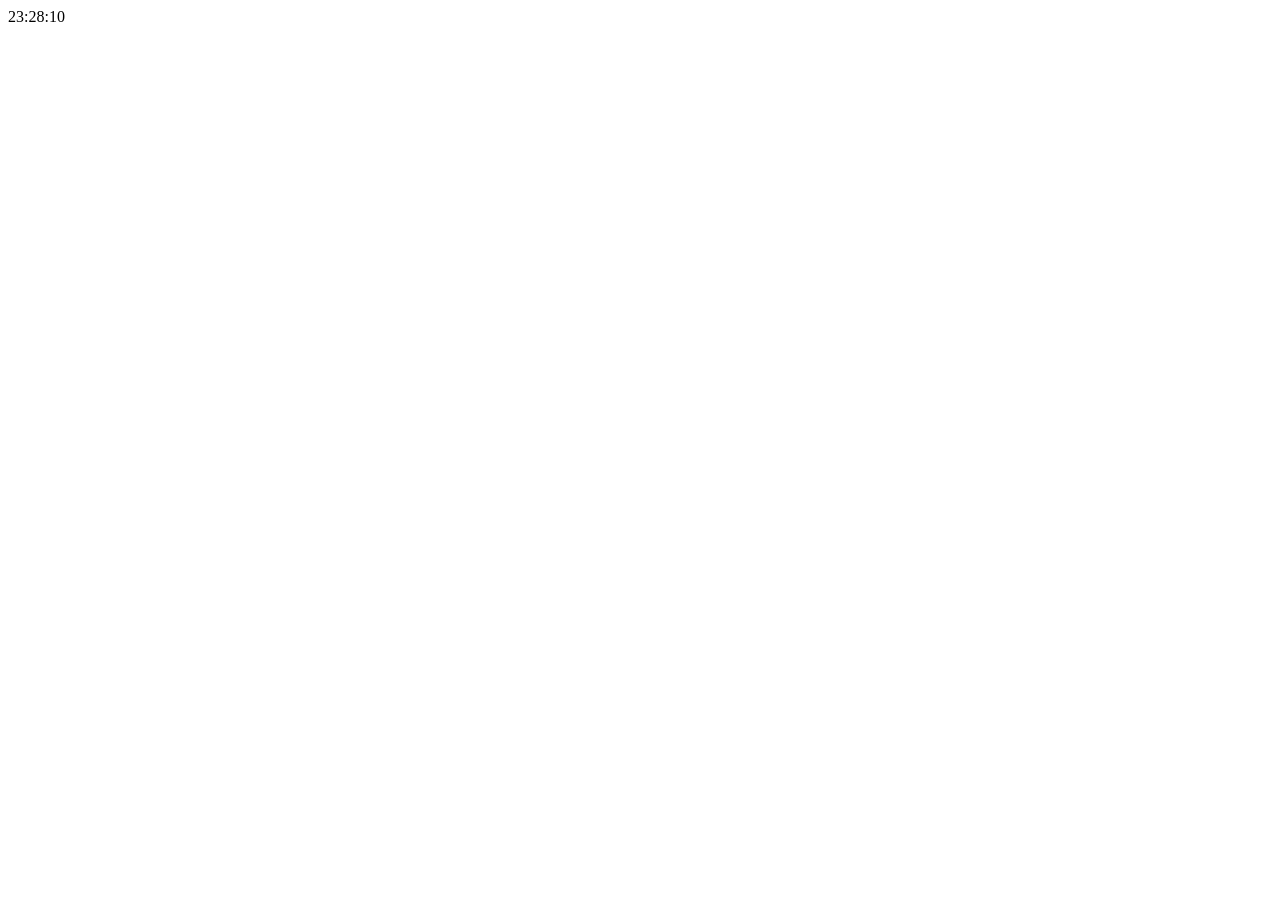
==== clock.html @ 157e01d6 "add files and time updating function" ====
<!DOCTYPE html>
<html>
    <head>
        <link href="style.css" type="text/css" rel='stylesheet'>
        <script type='text/javascript' src="clockRunner.js" defer></script>
    </head>
    <body>
        <div id='clock'></div>
    </body>
</html>
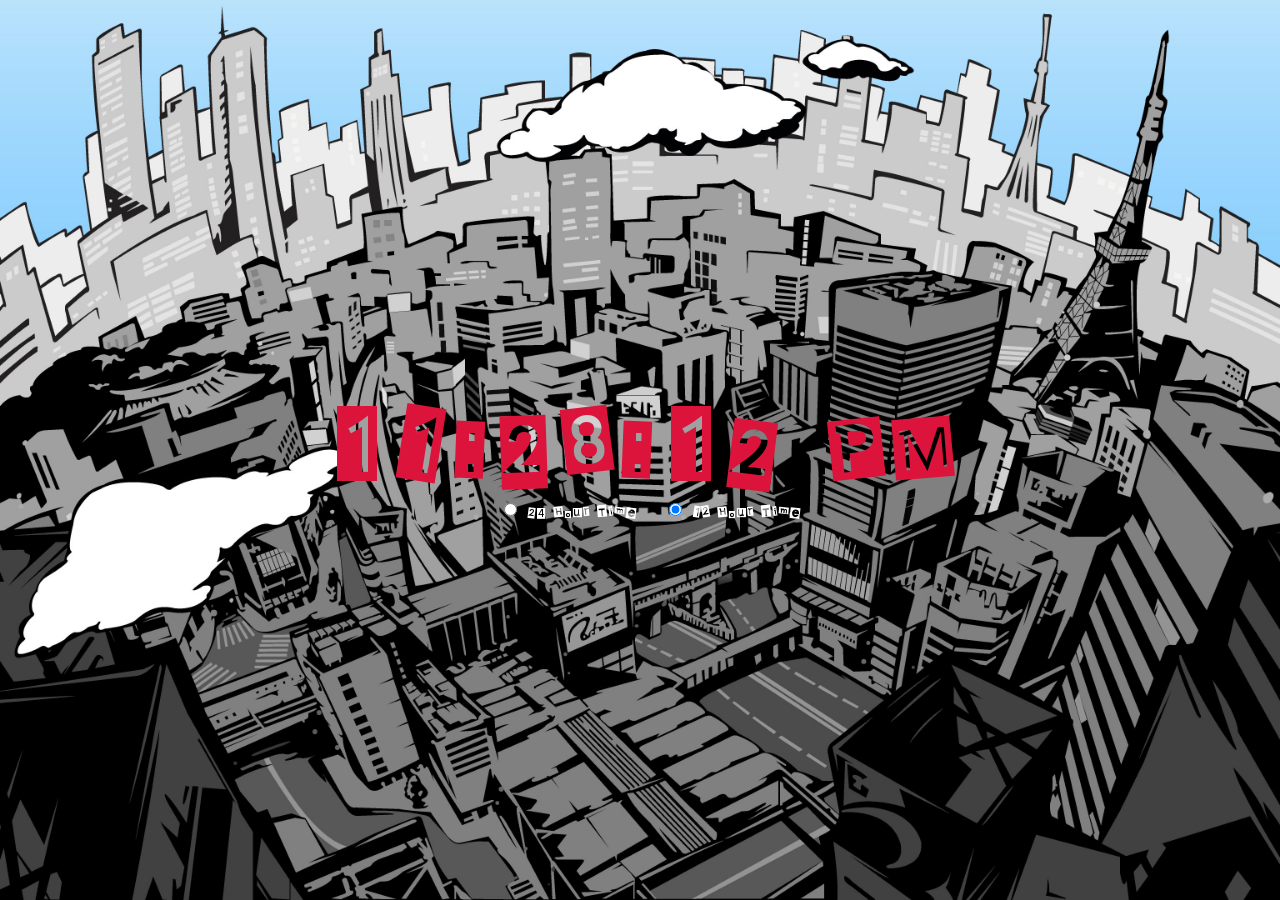
==== commit 3c853da0: "add time formatting, 12 and 24 hour display options, font, and background images" ====
--- a/clock.html
+++ b/clock.html
@@ -5,6 +5,13 @@
         <script type='text/javascript' src="clockRunner.js" defer></script>
     </head>
     <body>
-        <div id='clock'></div>
+        <div id='clock' class='centered'></div>
+        <div id='timeTypes' class='centered'>
+            <input type="radio" name="time" id="24" >
+            <label for="24">24 Hour Time</label>
+            
+            <input type="radio" name="time" id="12" checked>
+            <label for="12">12 Hour Time</label>
+        </div>
     </body>
 </html>
--- a/style.css
+++ b/style.css
@@ -0,0 +1,38 @@
+@font-face {
+    font-family: earwig_factory;
+    src: url(earwig_factory/earwig\ factory\ rg.ttf);
+}
+html {
+    display: flex;
+    flex-direction: column;
+    align-content: center;
+    justify-content: center;
+    font-family: earwig_factory;
+    background-size: cover;
+    background-position: center;
+    background-repeat: no-repeat;
+    background-image: url('./media/city_day.jpg');
+    width: 100%;
+    height: 100%;
+}
+#clock {
+    position: relative;
+    font-size: 100px;
+    color: crimson;
+}
+.centered {
+    text-align: center;
+    margin-left: auto;
+    margin-right: auto;
+}
+
+#timeTypes input{
+    position: relative;
+    margin-left: 25px;
+}
+#timeTypes {
+    position: relative;
+}
+label {
+    color: white;
+}
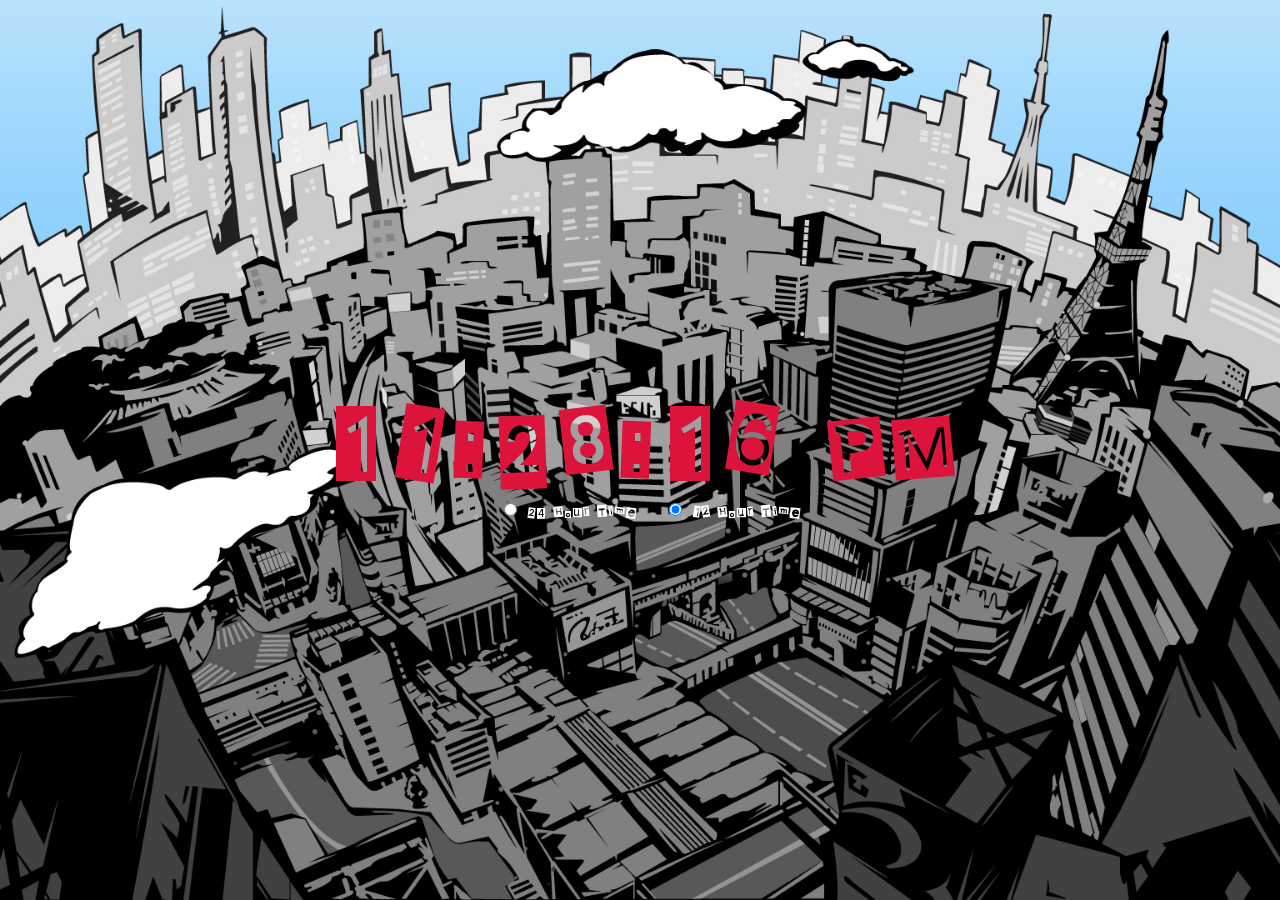
==== commit 3d6e87ab: "add weather icon that uses data from openweathermap API" ====
--- a/clock.html
+++ b/clock.html
@@ -2,9 +2,17 @@
 <html>
     <head>
         <link href="style.css" type="text/css" rel='stylesheet'>
+        <script type='text/javascript' src="UiController.js" defer></script>
         <script type='text/javascript' src="clockRunner.js" defer></script>
+        <script type='text/javascript' src="weather.js" defer></script>
     </head>
     <body>
+        <div id='weather-images'>
+            <img id='cloudy' src="media/Assembled Assets/Assembled Assets/Weather/gifs/cloudy.gif">
+            <img id='sunny' src="media/Assembled Assets/Assembled Assets/Weather/gifs/sunny.gif">
+            <img id='rainy' src="media/Assembled Assets/Assembled Assets/Weather/gifs/rainy.gif">
+            <img id='snowy' src="media/Assembled Assets/Assembled Assets/Weather/gifs/snowy.gif">
+        </div>
         <div id='clock' class='centered'></div>
         <div id='timeTypes' class='centered'>
             <input type="radio" name="time" id="24" >
--- a/style.css
+++ b/style.css
@@ -11,9 +11,20 @@
     background-size: cover;
     background-position: center;
     background-repeat: no-repeat;
-    background-image: url('./media/city_day.jpg');
+    background-image: url('./media/backgrounds/city_day.jpg');
     width: 100%;
     height: 100%;
+}
+#weather-images img {
+    display: none;
+}
+.display-override {
+    display: block !important;
+    position: absolute;
+    top:0;
+    width: 150px;
+    height: 150px;
+
 }
 #clock {
     position: relative;
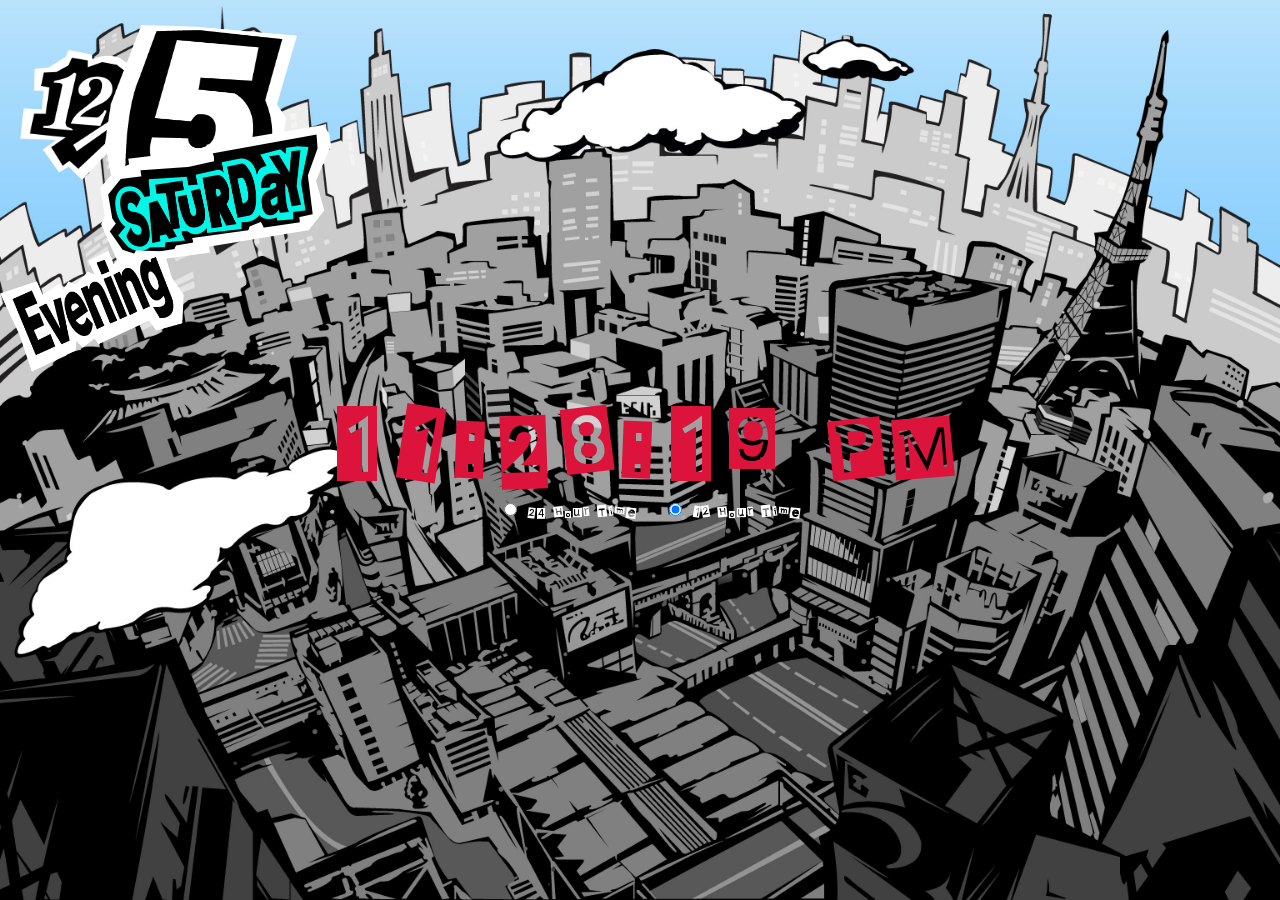
==== commit 9738e691: "add stylized date and day displays and remove 24 hour time functionality" ====
--- a/clock.html
+++ b/clock.html
@@ -3,15 +3,85 @@
     <head>
         <link href="style.css" type="text/css" rel='stylesheet'>
         <script type='text/javascript' src="UiController.js" defer></script>
+        <script type='text/javascript' src="weather.js" defer></script>
         <script type='text/javascript' src="clockRunner.js" defer></script>
-        <script type='text/javascript' src="weather.js" defer></script>
     </head>
     <body>
         <div id='weather-images'>
-            <img id='cloudy' src="media/Assembled Assets/Assembled Assets/Weather/gifs/cloudy.gif">
-            <img id='sunny' src="media/Assembled Assets/Assembled Assets/Weather/gifs/sunny.gif">
-            <img id='rainy' src="media/Assembled Assets/Assembled Assets/Weather/gifs/rainy.gif">
-            <img id='snowy' src="media/Assembled Assets/Assembled Assets/Weather/gifs/snowy.gif">
+            <a href='https://weather.com/weather/today/' target="_blank">
+                <img id='cloudy' src="media/Assembled Assets/Assembled Assets/Weather/gifs/cloudy.gif">
+                <img id='sunny' src="media/Assembled Assets/Assembled Assets/Weather/gifs/sunny.gif">
+                <img id='rainy' src="media/Assembled Assets/Assembled Assets/Weather/gifs/rainy.gif">
+                <img id='snowy' src="media/Assembled Assets/Assembled Assets/Weather/gifs/snowy.gif">
+            </a>
+        </div>
+        <div id='date-images'>
+            <div id='month-images'>
+                <img id='jan' src='media/Assembled Assets/Assembled Assets/Month/Non Transparent/January.png'>
+                <img id='feb' src='media/Assembled Assets/Assembled Assets/Month/Non Transparent/February.png'>
+                <img id='mar' src='media/Assembled Assets/Assembled Assets/Month/Non Transparent/March.png'>
+                <img id='apr' src='media/Assembled Assets/Assembled Assets/Month/Non Transparent/April.png'>
+                <img id='may' src='media/Assembled Assets/Assembled Assets/Month/Non Transparent/May.png'>
+                <img id='jun' src='media/Assembled Assets/Assembled Assets/Month/Non Transparent/June.png'>
+                <img id='jul' src='media/Assembled Assets/Assembled Assets/Month/Non Transparent/July.png'>
+                <img id='aug' src='media/Assembled Assets/Assembled Assets/Month/Non Transparent/August.png'>
+                <img id='sep' src='media/Assembled Assets/Assembled Assets/Month/Non Transparent/September.png'>
+                <img id='oct' src='media/Assembled Assets/Assembled Assets/Month/Non Transparent/October.png'>
+                <img id='nov' src='media/Assembled Assets/Assembled Assets/Month/Non Transparent/November.png'>
+                <img id='dec' src='media/Assembled Assets/Assembled Assets/Month/Non Transparent/December.png'>
+            </div>
+            <div id='day-images'>
+                <img id='1' src='media/Assembled Assets/Assembled Assets/Date/Non Transparent/1Top.png'>
+                <img id='2' src='media/Assembled Assets/Assembled Assets/Date/Non Transparent/2Top.png'>
+                <img id='3' src='media/Assembled Assets/Assembled Assets/Date/Non Transparent/3Top.png'>
+                <img id='4' src='media/Assembled Assets/Assembled Assets/Date/Non Transparent/4Top.png'>
+                <img id='5' src='media/Assembled Assets/Assembled Assets/Date/Non Transparent/5Top.png'>
+                <img id='6' src='media/Assembled Assets/Assembled Assets/Date/Non Transparent/6Top.png'>
+                <img id='7' src='media/Assembled Assets/Assembled Assets/Date/Non Transparent/7Top.png'>
+                <img id='8' src='media/Assembled Assets/Assembled Assets/Date/Non Transparent/8Top.png'>
+                <img id='9' src='media/Assembled Assets/Assembled Assets/Date/Non Transparent/9Top.png'>
+                <img id='10' src='media/Assembled Assets/Assembled Assets/Date/Non Transparent/10Top.png'>
+                <img id='11' src='media/Assembled Assets/Assembled Assets/Date/Non Transparent/11Top.png'>
+                <img id='12' src='media/Assembled Assets/Assembled Assets/Date/Non Transparent/12Top.png'>
+                <img id='13' src='media/Assembled Assets/Assembled Assets/Date/Non Transparent/13Top.png'>
+                <img id='14' src='media/Assembled Assets/Assembled Assets/Date/Non Transparent/14Top.png'>
+                <img id='15' src='media/Assembled Assets/Assembled Assets/Date/Non Transparent/15Top.png'>
+                <img id='16' src='media/Assembled Assets/Assembled Assets/Date/Non Transparent/16Top.png'>
+                <img id='17' src='media/Assembled Assets/Assembled Assets/Date/Non Transparent/17Top.png'>
+                <img id='18' src='media/Assembled Assets/Assembled Assets/Date/Non Transparent/18Top.png'>
+                <img id='19' src='media/Assembled Assets/Assembled Assets/Date/Non Transparent/19Top.png'>
+                <img id='20' src='media/Assembled Assets/Assembled Assets/Date/Non Transparent/20Top.png'>
+                <img id='21' src='media/Assembled Assets/Assembled Assets/Date/Non Transparent/21Top.png'>
+                <img id='22' src='media/Assembled Assets/Assembled Assets/Date/Non Transparent/22Top.png'>
+                <img id='23' src='media/Assembled Assets/Assembled Assets/Date/Non Transparent/23Top.png'>
+                <img id='24' src='media/Assembled Assets/Assembled Assets/Date/Non Transparent/24Top.png'>
+                <img id='25' src='media/Assembled Assets/Assembled Assets/Date/Non Transparent/25Top.png'>
+                <img id='26' src='media/Assembled Assets/Assembled Assets/Date/Non Transparent/26Top.png'>
+                <img id='27' src='media/Assembled Assets/Assembled Assets/Date/Non Transparent/27Top.png'>
+                <img id='28' src='media/Assembled Assets/Assembled Assets/Date/Non Transparent/28Top.png'>
+                <img id='29' src='media/Assembled Assets/Assembled Assets/Date/Non Transparent/29Top.png'>
+                <img id='30' src='media/Assembled Assets/Assembled Assets/Date/Non Transparent/30Top.png'>
+                <img id='31' src='media/Assembled Assets/Assembled Assets/Date/Non Transparent/31Top.png'>
+            </div>
+            <div id='dow-images'>
+                <img id='mon' src="media/Assembled Assets/Assembled Assets/Day/No Transparency/MondayTop.png">
+                <img id='tue' src="media/Assembled Assets/Assembled Assets/Day/No Transparency/TuesdayTop.png">
+                <img id='wed' src="media/Assembled Assets/Assembled Assets/Day/No Transparency/WednesdayTop.png">
+                <img id='thu' src="media/Assembled Assets/Assembled Assets/Day/No Transparency/ThurdayTop.png">
+                <img id='fri' src="media/Assembled Assets/Assembled Assets/Day/No Transparency/FridayTop.png">
+                <img id='sat' src="media/Assembled Assets/Assembled Assets/Day/No Transparency/SaturdayBlueTop.png">
+                <img id='sun' src="media/Assembled Assets/Assembled Assets/Day/No Transparency/SundayRedTop.png">
+            </div>
+            <div id='tod-images'>
+                <img id='em' src='media/Assembled Assets/Assembled Assets/TimeOfDay/Non Transparent/Early Morning.png'>
+                <img id='mo' src='media/Assembled Assets/Assembled Assets/TimeOfDay/Non Transparent/Morning.png'>
+                <img id='dt' src='media/Assembled Assets/Assembled Assets/TimeOfDay/Non Transparent/Daytime.png'>
+                <img id='lu' src='media/Assembled Assets/Assembled Assets/TimeOfDay/Non Transparent/Lunchtime.png'>
+                <img id='an' src='media/Assembled Assets/Assembled Assets/TimeOfDay/Non Transparent/Afternoon.png'>
+                <img id='as' src='media/Assembled Assets/Assembled Assets/TimeOfDay/Non Transparent/AfterSchool.png'>
+                <img id='ev' src='media/Assembled Assets/Assembled Assets/TimeOfDay/Non Transparent/Evening.png'>
+
+            </div>
         </div>
         <div id='clock' class='centered'></div>
         <div id='timeTypes' class='centered'>
--- a/style.css
+++ b/style.css
@@ -18,12 +18,49 @@
 #weather-images img {
     display: none;
 }
-.display-override {
+#date-images img {
+    display: none;
+}
+.display-override-day {
+    display: block !important;
+    position: absolute;
+    top: 25px;
+    left:105px;
+    width: 192px;
+    height: 189px;
+}
+.display-override-tod {
+    display: block !important;
+    position: absolute;
+    top: 250px;
+    left:0px;
+    width: 184px;
+    height: 122px;
+}
+.display-override-dow {
+    display: block !important;
+    position: absolute;
+    top: 125px;
+    left:100px;
+    width: 231px;
+    height: 140px;
+}
+.display-override-month {
+    display: block !important;
+    position: absolute;
+    top: 50px;
+    left: 20px;
+    width: 130px;
+    height: 130px;
+    z-index: 0;
+}
+.display-override-weather {
     display: block !important;
     position: absolute;
     top:0;
-    width: 150px;
-    height: 150px;
+    left: 270px;
+    width: 187.5px;
+    height: 187.5px;
 
 }
 #clock {
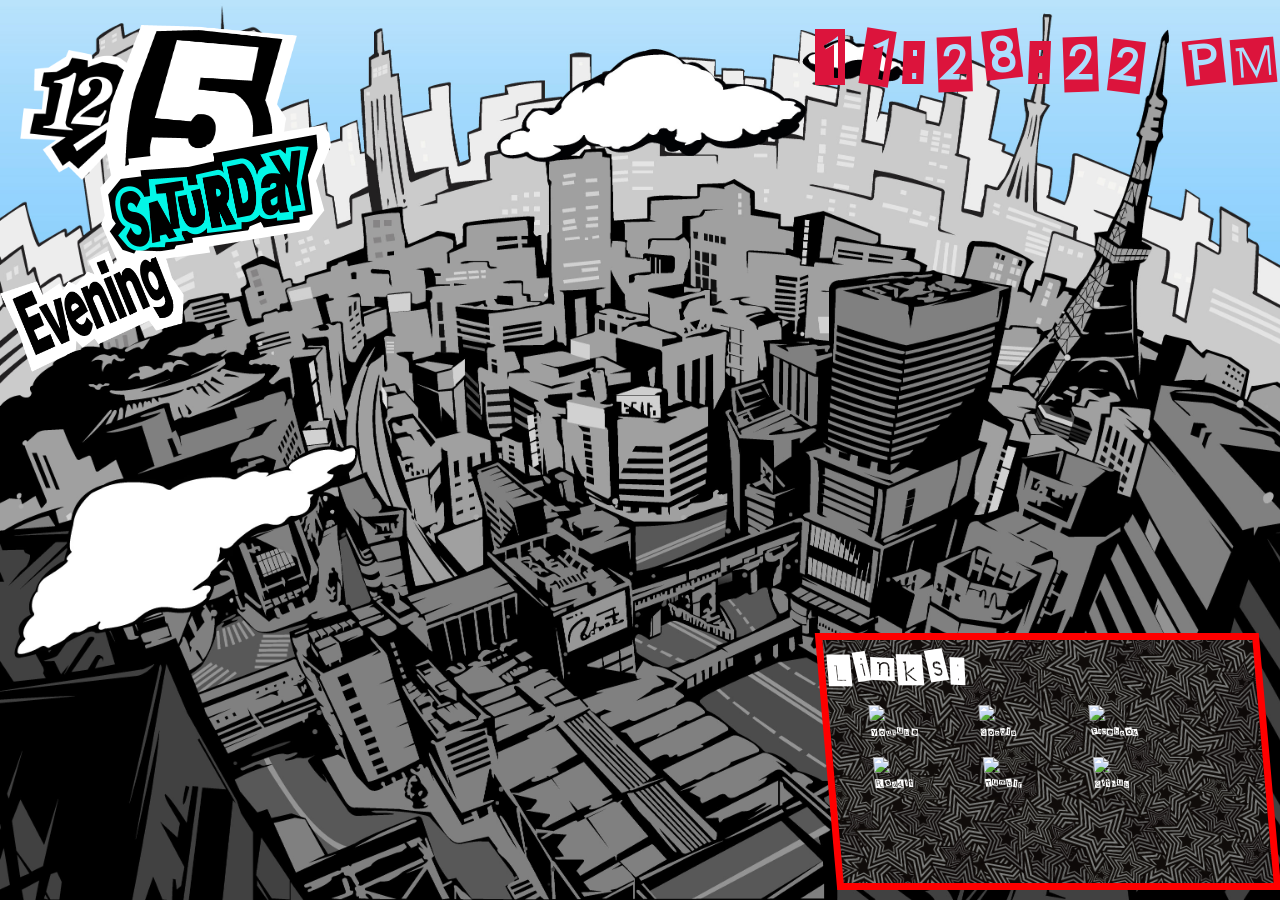
==== commit aaaf70b5: "remove 24hour time functionality and add linksection images and website names" ====
--- a/clock.html
+++ b/clock.html
@@ -1,10 +1,12 @@
 <!DOCTYPE html>
 <html>
     <head>
+        <title>Home Page</title>
         <link href="style.css" type="text/css" rel='stylesheet'>
         <script type='text/javascript' src="UiController.js" defer></script>
         <script type='text/javascript' src="weather.js" defer></script>
         <script type='text/javascript' src="clockRunner.js" defer></script>
+        <script type='text/javascript' src="QuickLinks.js" defer></script>
     </head>
     <body>
         <div id='weather-images'>
@@ -84,12 +86,15 @@
             </div>
         </div>
         <div id='clock' class='centered'></div>
-        <div id='timeTypes' class='centered'>
-            <input type="radio" name="time" id="24" >
-            <label for="24">24 Hour Time</label>
+
+        <div id='link-box'>
+            <h2>Links:</h2>
+            <div id='link-holder'>
+            </div>
             
-            <input type="radio" name="time" id="12" checked>
-            <label for="12">12 Hour Time</label>
+            
+            
+            <caption
         </div>
     </body>
 </html>
--- a/style.css
+++ b/style.css
@@ -14,6 +14,7 @@
     background-image: url('./media/backgrounds/city_day.jpg');
     width: 100%;
     height: 100%;
+    overflow: hidden;
 }
 #weather-images img {
     display: none;
@@ -63,9 +64,14 @@
     height: 187.5px;
 
 }
+.display-override-weather:hover{
+    filter: invert(100%);
+}
 #clock {
-    position: relative;
-    font-size: 100px;
+    position: absolute;
+    top: 10px;
+    right: 0px;
+    font-size: 75px;
     color: crimson;
 }
 .centered {
@@ -84,3 +90,45 @@
 label {
     color: white;
 }
+#link-box{
+    display: block;
+    position: absolute;
+    background-image: url('./media/Assembled\ Assets/Assembled\ Assets/background.png');
+    background-size: cover;
+    transform: skew(5deg);
+    width: 430px;
+    height: 243px;
+    bottom: 10px;
+    right: 10px;
+    border: 7px solid red;
+    color: white;
+    font-size: 30px;
+}
+#link-box h2 {
+    display: inline;
+}
+#link-box img {
+    width: 25px;
+    height: auto;
+    display: inline-block;
+}
+#link-holder {
+    overflow: hidden;
+    
+    height: 200px;
+}
+#link-holder:hover {
+    overflow-y: scroll;
+}
+#link-holder figure{
+    display: inline-block;
+    font-size: 10px;
+    width: 30px;
+    height: auto;
+    flex-direction: row;
+    
+}
+#link-holder figcaption {
+    text-align: center;
+}
+
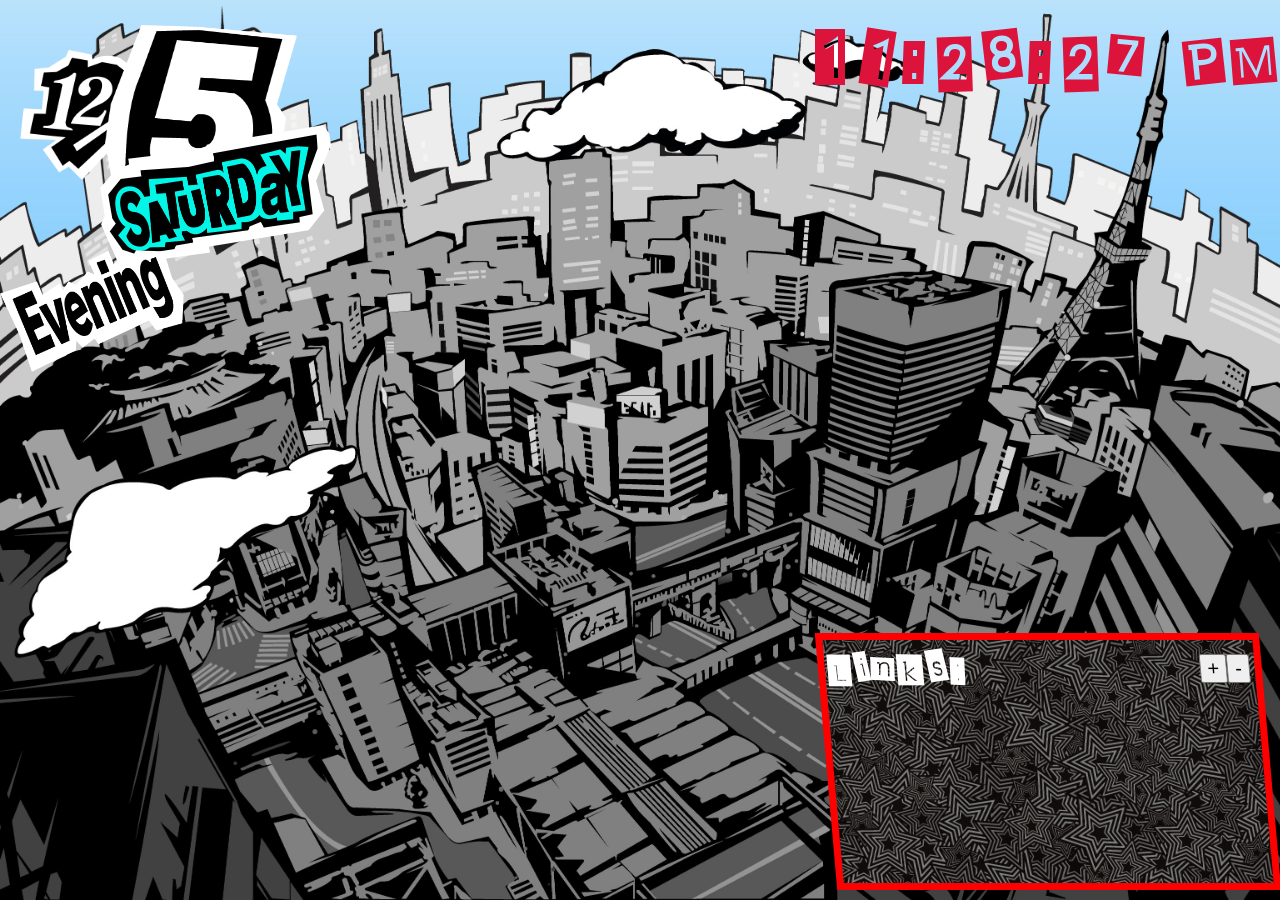
==== commit f444434e: "add functional links and ability to add new links from link box" ====
--- a/clock.html
+++ b/clock.html
@@ -91,7 +91,18 @@
             <h2>Links:</h2>
             <div id='link-holder'>
             </div>
-            
+            <div id='buttons'>
+                <button id='commit'>
+                    <img src='./media/Assembled Assets/Assembled Assets/check.png'>
+                </button>
+                <button id='add'>+</button>
+                <button id='cancel'><b>X</b></button>
+                <button id='remove'>-</button>
+            </div>
+            <div id='link-inputs'>
+                <input type="text" id='link-name' placeholder="Website Name">
+                <input type="text" id='link-url' placeholder="Website URL">
+            </div>
             
             
             <caption
--- a/style.css
+++ b/style.css
@@ -15,6 +15,10 @@
     width: 100%;
     height: 100%;
     overflow: hidden;
+}
+a {
+    text-decoration: none;
+    color: inherit;
 }
 #weather-images img {
     display: none;
@@ -110,25 +114,63 @@
 #link-box img {
     width: 25px;
     height: auto;
-    display: inline-block;
+    display: block;
+    align-self: center;
+    flex-shrink: 0;
 }
 #link-holder {
     overflow: hidden;
     
-    height: 200px;
+    height: 190px;
 }
 #link-holder:hover {
     overflow-y: scroll;
 }
 #link-holder figure{
-    display: inline-block;
-    font-size: 10px;
-    width: 30px;
+    display: inline-flex;
+    flex-direction: column;
+    font-size: 15px;
+    width: 50px;
     height: auto;
     flex-direction: row;
+    margin: 10px 30px;
     
 }
 #link-holder figcaption {
+    position: relative;
     text-align: center;
+    font-family: 'Comic Sans MS';
+}
+#buttons {
+    position: absolute;
+    right: 5px;
+    bottom: 200px;
+    display: flex;
+}
+#buttons button{
+    margin: 0;
+    font-size: 20px;
+}
+#buttons #commit {
+    display: none;
+    width: fit-content;
+}
+#cancel {
+    display: none;
+}
+#commit img {
+    width: 20px;
+}
+#link-inputs {
+    position: absolute;
+    right: 70px;
+    bottom: 200px;
+    display: none;
+}
+#link-inputs input{
+    width: 100px;
+}
+#link-inputs label {
+    font-size: 12px;
 }
 
